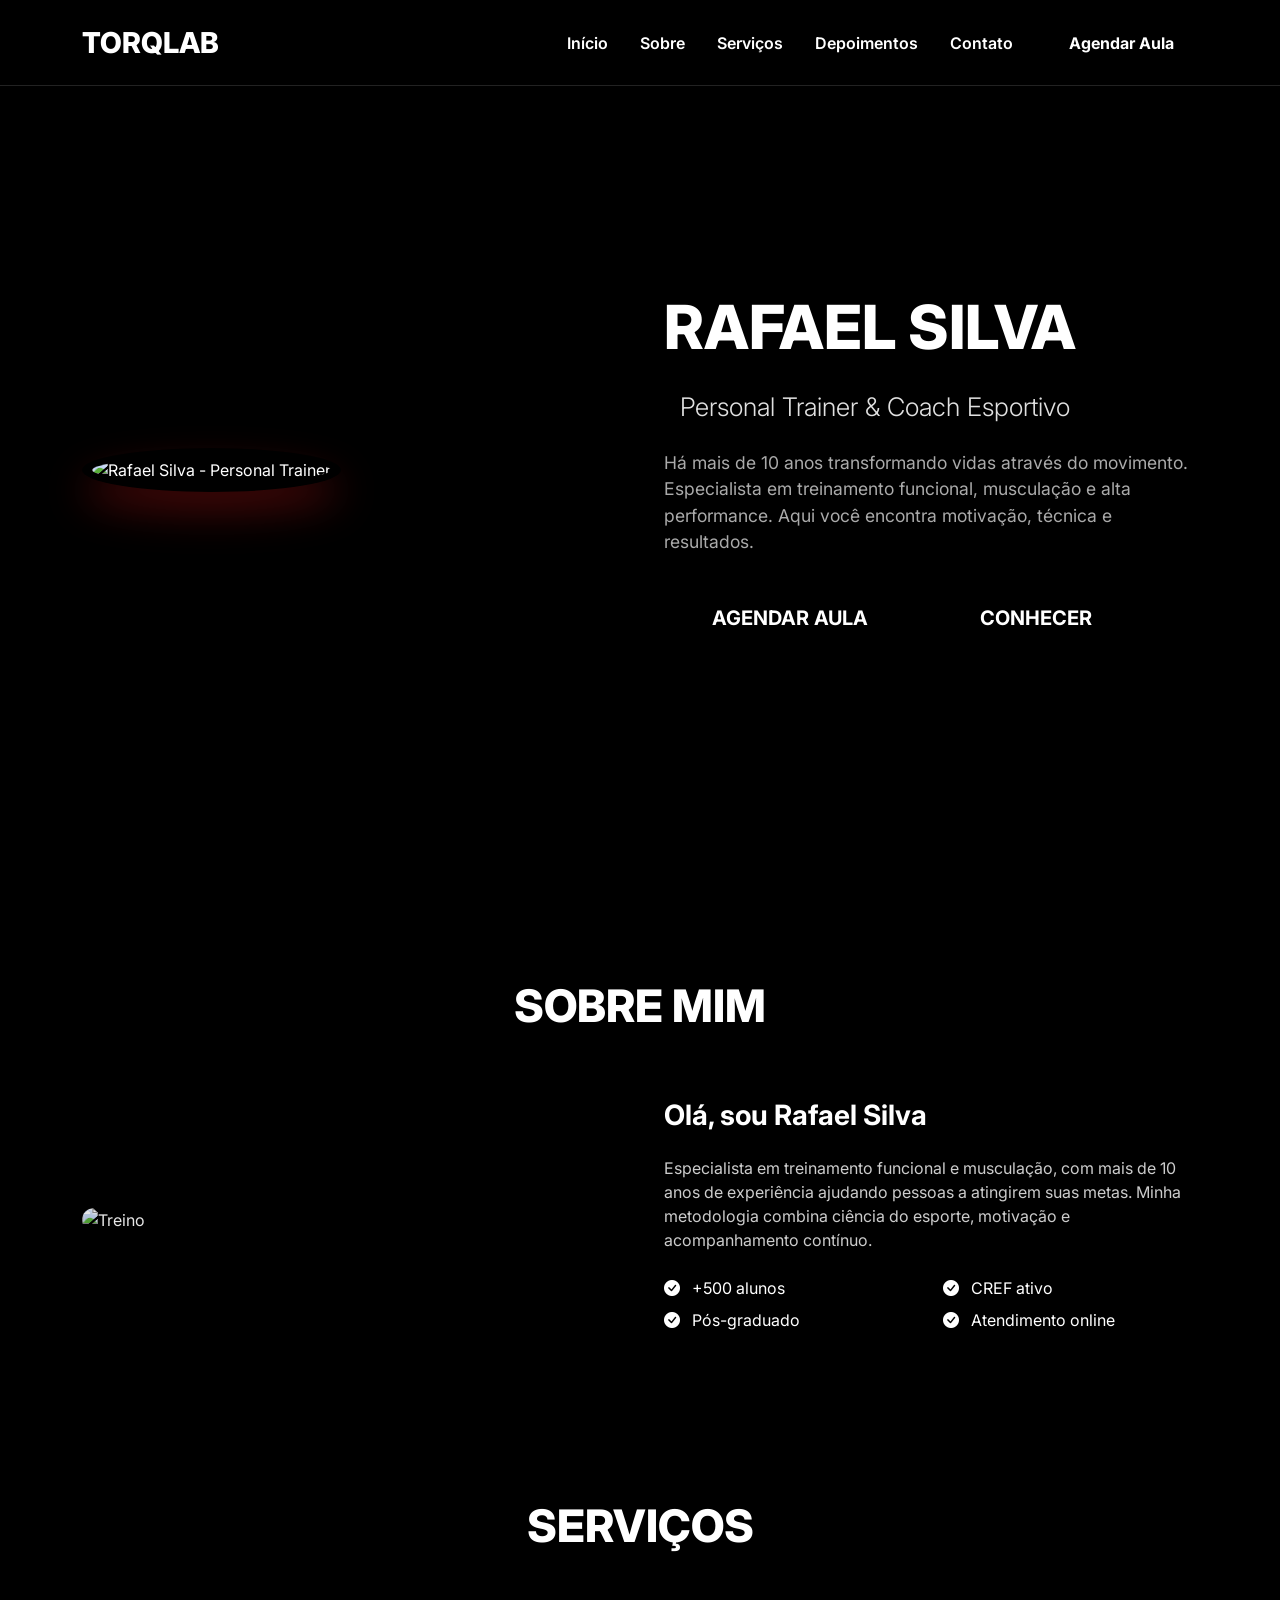
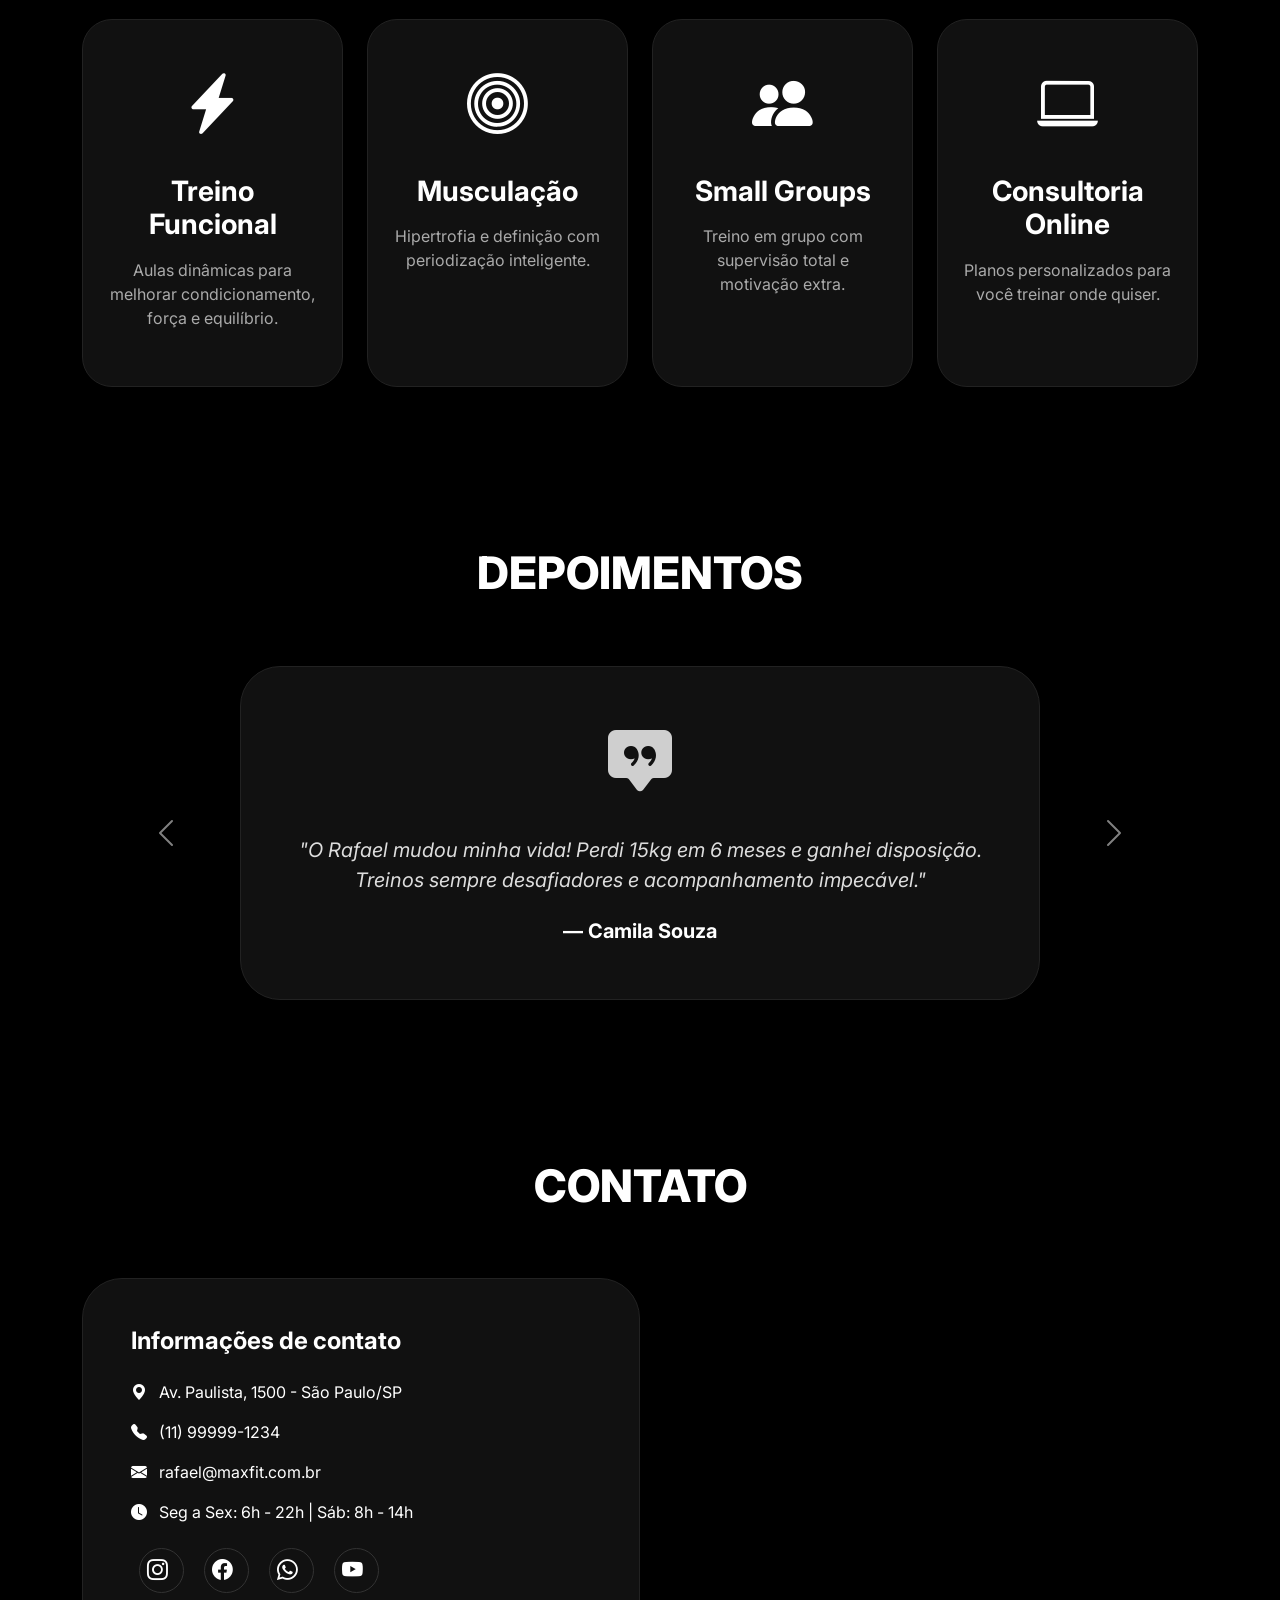
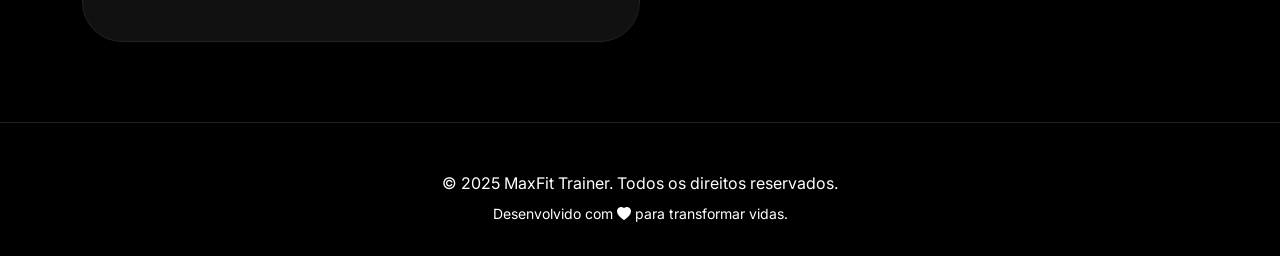
==== index.html @ 6d09b71b "Initial commit" ====
<!DOCTYPE html>
<html lang="pt-BR">

<head>
  <meta charset="UTF-8">
  <meta name="viewport" content="width=device-width, initial-scale=1.0">
  <title>MaxFit Trainer | Personal Trainer</title>

  <link rel="icon" href="{% static 'imgs/favicon.svg' %}" type="image/png" />
  <link href="https://cdn.jsdelivr.net/npm/bootstrap@5.3.2/dist/css/bootstrap.min.css" rel="stylesheet" />
  <link rel="stylesheet" href="https://cdn.jsdelivr.net/npm/bootstrap-icons@1.10.0/font/bootstrap-icons.css">
  <link href="https://fonts.googleapis.com/css2?family=Inter:wght@400;600;700;800&display=swap" rel="stylesheet">
  <link rel="stylesheet" href="style.css">
</head>

<body>

  <!-- Navbar -->
  <nav class="navbar navbar-expand-lg fixed-top" data-bs-theme="dark">
    <div class="container">
      <a class="navbar-brand" href="#">TORQ<span>LAB</span></a>
      <button class="navbar-toggler" type="button" data-bs-toggle="collapse" data-bs-target="#navbarNav">
        <span class="navbar-toggler-icon"></span>
      </button>
      <div class="collapse navbar-collapse" id="navbarNav">
        <ul class="navbar-nav ms-auto">
          <li class="nav-item"><a class="nav-link" href="#home">Início</a></li>
          <li class="nav-item"><a class="nav-link" href="#sobre">Sobre</a></li>
          <li class="nav-item"><a class="nav-link" href="#servicos">Serviços</a></li>
          <li class="nav-item"><a class="nav-link" href="#depoimentos">Depoimentos</a></li>
          <li class="nav-item"><a class="nav-link" href="#contato">Contato</a></li>
          <li class="nav-item ms-lg-3">
            <button class="btn btn-vermelho px-4 py-2" data-bs-toggle="modal" data-bs-target="#agendarModal">Agendar
              Aula</button>
          </li>
        </ul>
      </div>
    </div>
  </nav>

  <!-- Header com foto circular -->
  <section id="home" class="hero-personal">
    <div class="container">
      <div class="row align-items-center g-5">
        <div class="col-md-6 text-center text-md-start">
          <div class="foto-container">
            <!-- Substitua 'personal.png' pelo caminho da sua foto com fundo transparente -->
            <img src="foto.png" alt="Rafael Silva - Personal Trainer" class="foto-circular">
          </div>
        </div>
        <div class="col-md-6">
          <h1>RAFAEL <span class="text-vermelho">SILVA</span></h1>
          <p class="lead">Personal Trainer & Coach Esportivo</p>
          <p class="bio">
            Há mais de 10 anos transformando vidas através do movimento.
            Especialista em treinamento funcional, musculação e alta performance.
            Aqui você encontra motivação, técnica e resultados.
          </p>
          <div class="d-flex flex-column flex-sm-row gap-3">
            <button class="btn btn-vermelho btn-lg px-5 py-3" data-bs-toggle="modal"
              data-bs-target="#agendarModal">AGENDAR AULA</button>
            <a href="#sobre" class="btn btn-outline-vermelho btn-lg px-5 py-3">CONHECER</a>
          </div>
        </div>
      </div>
    </div>
  </section>

  <!-- Sobre -->
  <section id="sobre">
    <div class="container">
      <h2 class="section-title">SOBRE MIM</h2>
      <div class="row align-items-center g-5">
        <div class="col-md-6">
          <img
            src="https://images.unsplash.com/photo-1571019613454-1cb2f99b2d8b?ixlib=rb-4.0.3&auto=format&fit=crop&w=1160&q=80"
            alt="Treino" class="img-fluid rounded-4" style="filter: brightness(0.9);">
        </div>
        <div class="col-md-6">
          <h3 class="fw-bold mb-4">Olá, sou <span class="text-vermelho">Rafael Silva</span></h3>
          <p class="mb-4">Especialista em treinamento funcional e musculação, com mais de 10 anos de experiência
            ajudando pessoas a atingirem suas metas. Minha metodologia combina ciência do esporte, motivação e
            acompanhamento contínuo.</p>
          <div class="row">
            <div class="col-6 mb-2"><i class="bi bi-check-circle-fill text-vermelho me-2"></i> +500 alunos</div>
            <div class="col-6 mb-2"><i class="bi bi-check-circle-fill text-vermelho me-2"></i> CREF ativo</div>
            <div class="col-6 mb-2"><i class="bi bi-check-circle-fill text-vermelho me-2"></i> Pós-graduado</div>
            <div class="col-6 mb-2"><i class="bi bi-check-circle-fill text-vermelho me-2"></i> Atendimento online</div>
          </div>
        </div>
      </div>
    </div>
  </section>

  <!-- Serviços -->
  <section id="servicos">
    <div class="container">
      <h2 class="section-title">SERVIÇOS</h2>
      <div class="row g-4">
        <div class="col-md-6 col-lg-3">
          <div class="service-card">
            <div class="service-icon"><i class="bi bi-lightning-charge-fill"></i></div>
            <h3>Treino Funcional</h3>
            <p>Aulas dinâmicas para melhorar condicionamento, força e equilíbrio.</p>
          </div>
        </div>
        <div class="col-md-6 col-lg-3">
          <div class="service-card">
            <div class="service-icon"><i class="bi bi-bullseye"></i></div>
            <h3>Musculação</h3>
            <p>Hipertrofia e definição com periodização inteligente.</p>
          </div>
        </div>
        <div class="col-md-6 col-lg-3">
          <div class="service-card">
            <div class="service-icon"><i class="bi bi-people-fill"></i></div>
            <h3>Small Groups</h3>
            <p>Treino em grupo com supervisão total e motivação extra.</p>
          </div>
        </div>
        <div class="col-md-6 col-lg-3">
          <div class="service-card">
            <div class="service-icon"><i class="bi bi-laptop"></i></div>
            <h3>Consultoria Online</h3>
            <p>Planos personalizados para você treinar onde quiser.</p>
          </div>
        </div>
      </div>
    </div>
  </section>

  <!-- Depoimentos (carrossel) -->
  <section id="depoimentos">
    <div class="container">
      <h2 class="section-title">DEPOIMENTOS</h2>
      <div id="carouselDepoimentos" class="carousel slide" data-bs-ride="carousel">
        <div class="carousel-indicators">
          <button type="button" data-bs-target="#carouselDepoimentos" data-bs-slide-to="0" class="active"
            aria-current="true"></button>
          <button type="button" data-bs-target="#carouselDepoimentos" data-bs-slide-to="1"></button>
          <button type="button" data-bs-target="#carouselDepoimentos" data-bs-slide-to="2"></button>
        </div>
        <div class="carousel-inner">
          <div class="carousel-item active">
            <div class="testimonial-card">
              <i class="bi bi-chat-square-quote-fill"></i>
              <p class="testimonial-text">"O Rafael mudou minha vida! Perdi 15kg em 6 meses e ganhei disposição. Treinos
                sempre desafiadores e acompanhamento impecável."</p>
              <h5 class="testimonial-author">— Camila Souza</h5>
            </div>
          </div>
          <div class="carousel-item">
            <div class="testimonial-card">
              <i class="bi bi-chat-square-quote-fill"></i>
              <p class="testimonial-text">"Treino com ele há 2 anos e já participei de 3 competições de crossfit.
                Profissional dedicado e atualizado."</p>
              <h5 class="testimonial-author">— Marcos Andrade</h5>
            </div>
          </div>
          <div class="carousel-item">
            <div class="testimonial-card">
              <i class="bi bi-chat-square-quote-fill"></i>
              <p class="testimonial-text">"A consultoria online foi essencial na minha preparação para a maratona.
                Planilhas ajustadas e suporte total."</p>
              <h5 class="testimonial-author">— Juliana Costa</h5>
            </div>
          </div>
        </div>
        <button class="carousel-control-prev" type="button" data-bs-target="#carouselDepoimentos" data-bs-slide="prev">
          <span class="carousel-control-prev-icon" aria-hidden="true"></span>
        </button>
        <button class="carousel-control-next" type="button" data-bs-target="#carouselDepoimentos" data-bs-slide="next">
          <span class="carousel-control-next-icon" aria-hidden="true"></span>
        </button>
      </div>
    </div>
  </section>

  <!-- Contato -->
  <section id="contato">
    <div class="container">
      <h2 class="section-title">CONTATO</h2>
      <div class="col-lg-6">
        <div class="info-box">
          <h4 class="fw-bold mb-4">Informações de contato</h4>
          <p><i class="bi bi-geo-alt-fill me-2"></i> Av. Paulista, 1500 - São Paulo/SP</p>
          <p><i class="bi bi-telephone-fill me-2"></i> (11) 99999-1234</p>
          <p><i class="bi bi-envelope-fill me-2"></i> rafael@maxfit.com.br</p>
          <p><i class="bi bi-clock-fill me-2"></i> Seg a Sex: 6h - 22h | Sáb: 8h - 14h</p>
          <div class="social-icons mt-4">
            <a href="#"><i class="bi bi-instagram"></i></a>
            <a href="#"><i class="bi bi-facebook"></i></a>
            <a href="#"><i class="bi bi-whatsapp"></i></a>
            <a href="#"><i class="bi bi-youtube"></i></a>
          </div>
        </div>
      </div>
    </div>
    </div>
  </section>

  <!-- Footer -->
  <footer>
    <div class="container text-center">
      <p class="mb-0">© 2025 MaxFit Trainer. Todos os direitos reservados.</p>
      <p class="mt-2 small">Desenvolvido com <i class="bi bi-heart-fill text-vermelho"></i> para transformar vidas.</p>
    </div>
  </footer>

  <!-- Back to top -->
  <button id="backToTop" title="Voltar ao topo"><i class="bi bi-arrow-up-short"></i></button>

  <!-- Modal de Agendamento -->
  <div class="modal fade" id="agendarModal" tabindex="-1" aria-hidden="true">
    <div class="modal-dialog modal-dialog-centered">
      <div class="modal-content">
        <div class="modal-header">
          <h5 class="modal-title">Agendar <span class="text-vermelho">Aula Experimental</span></h5>
          <button type="button" class="btn-close" data-bs-dismiss="modal"></button>
        </div>
        <div class="modal-body">
          <form>
            <div class="mb-3">
              <label class="form-label">Nome completo</label>
              <input type="text" class="form-control" placeholder="Digite seu nome">
            </div>
            <div class="mb-3">
              <label class="form-label">WhatsApp</label>
              <input type="tel" class="form-control" placeholder="(11) 99999-9999">
            </div>
            <div class="mb-3">
              <label class="form-label">Melhor dia/horário</label>
              <input type="text" class="form-control" placeholder="Ex: segunda à tarde">
            </div>
          </form>
        </div>
        <div class="modal-footer">
          <button type="button" class="btn btn-outline-vermelho" data-bs-dismiss="modal">Fechar</button>
          <button type="button" class="btn btn-vermelho" data-bs-dismiss="modal">Solicitar</button>
        </div>
      </div>
    </div>
  </div>

  <!-- Bootstrap JS -->
  <script src="https://cdn.jsdelivr.net/npm/bootstrap@5.3.2/dist/js/bootstrap.bundle.min.js"></script>
  <!-- Script customizado -->
  <script>
    // Back to top
    const backToTop = document.getElementById('backToTop');
    window.addEventListener('scroll', () => {
      backToTop.style.display = window.scrollY > 300 ? 'flex' : 'none';
    });
    backToTop.addEventListener('click', () => {
      window.scrollTo({ top: 0, behavior: 'smooth' });
    });

    // Smooth scroll para links internos
    document.querySelectorAll('a[href^="#"]').forEach(anchor => {
      anchor.addEventListener('click', function (e) {
        e.preventDefault();
        const target = document.querySelector(this.getAttribute('href'));
        if (target) {
          target.scrollIntoView({ behavior: 'smooth', block: 'start' });
        }
      });
    });

    // Active nav link
    const sections = document.querySelectorAll('section');
    const navLinks = document.querySelectorAll('.nav-link');
    window.addEventListener('scroll', () => {
      let current = '';
      sections.forEach(section => {
        const sectionTop = section.offsetTop;
        if (window.scrollY >= sectionTop - 150) {
          current = section.getAttribute('id');
        }
      });
      navLinks.forEach(link => {
        link.classList.remove('active');
        if (link.getAttribute('href') === `#${current}`) {
          link.classList.add('active');
        }
      });
    });

    // Simulação de envio do formulário
    document.getElementById('formContato')?.addEventListener('submit', function (e) {
      e.preventDefault();
      alert('Mensagem enviada com sucesso! (simulação)');
      this.reset();
    });
  </script>
</body>

</html>
---- style.css ----
:root {
    --preto: #000000;
    --preto-fundo: #0a0a0a;
    --cinza-claro: #e0e0e0;
    --cinza-medio: #a0a0a0;
    --branco: #ffffff;
}

* {
    font-family: 'Inter', sans-serif;
}

body {
    background-color: var(--preto);
    color: var(--branco);
}

.bg-preto {
    background-color: var(--preto) !important;
}

.bg-preto-fundo {
    background-color: var(--preto-fundo) !important;
}

.text-vermelho {
    color: var(--vermelho) !important;
}

.text-cinza {
    color: var(--cinza-claro) !important;
}

.btn-vermelho {
    background-color: var(--vermelho);
    border: none;
    color: var(--branco);
    font-weight: 700;
    transition: all 0.3s ease;
}

.btn-vermelho:hover {
    background-color: var(--vermelho-escuro);
    transform: translateY(-3px);
    box-shadow: 0 10px 20px rgba(225, 27, 27, 0.4);
}

.btn-outline-vermelho {
    border: 2px solid var(--vermelho);
    color: var(--vermelho);
    font-weight: 700;
    background: transparent;
    transition: 0.3s;
}

.btn-outline-vermelho:hover {
    background-color: var(--vermelho);
    color: var(--branco);
}

.navbar {
    background-color: var(--preto);
    padding: 1rem 0;
    border-bottom: 1px solid #222;
}

.navbar-brand {
    font-weight: 800;
    font-size: 1.8rem;
    color: var(--branco) !important;
}

.navbar-brand span {
    color: var(--vermelho);
}

.nav-link {
    color: var(--branco) !important;
    font-weight: 600;
    margin: 0 0.5rem;
    position: relative;
}

.nav-link::after {
    content: '';
    display: block;
    width: 0;
    height: 2px;
    background: var(--vermelho);
    transition: width 0.3s;
    position: absolute;
    bottom: -2px;
    left: 0;
}

.nav-link:hover::after,
.nav-link.active::after {
    width: 100%;
}

.navbar-toggler {
    border: 2px solid var(--vermelho);
    background-color: transparent;
}

.navbar-toggler-icon {
    filter: invert(1) brightness(100);
}

.hero-personal {
    background: var(--preto);
    min-height: 100vh;
    display: flex;
    align-items: center;
    padding: 120px 0 80px;
}

.foto-container {
    display: inline-block;
    padding: 6px;
    background: linear-gradient(135deg, var(--vermelho), #8b0000);
    border-radius: 50%;
    box-shadow: 0 20px 40px rgba(225, 27, 27, 0.3);
}

.foto-circular {
    width: 100%;
    max-width: 380px;
    height: auto;
    border-radius: 50%;
    border: 4px solid var(--preto);
    display: block;
    transition: transform 0.3s ease;
}

.foto-circular:hover {
    transform: scale(1.02);
}

.hero-personal h1 {
    font-size: 3.8rem;
    font-weight: 800;
    line-height: 1.2;
}

.hero-personal .lead {
    font-size: 1.6rem;
    color: var(--cinza-claro);
    border-left: 4px solid var(--vermelho);
    padding-left: 1rem;
    margin: 1.5rem 0;
}

.hero-personal .bio {
    color: #aaa;
    font-size: 1.1rem;
    margin-bottom: 2rem;
}

section {
    padding: 80px 0;
    background-color: var(--preto);
}

.section-title {
    font-size: 2.8rem;
    font-weight: 800;
    margin-bottom: 3rem;
    text-align: center;
    position: relative;
}

.section-title:after {
    content: '';
    display: block;
    width: 80px;
    height: 4px;
    background: var(--vermelho);
    margin: 0.8rem auto 0;
}

.service-card {
    background-color: #111;
    border: 1px solid #222;
    border-radius: 30px;
    padding: 2.5rem 1.5rem;
    transition: transform 0.3s, box-shadow 0.3s, border-color 0.3s;
    height: 100%;
    text-align: center;
}

.service-card:hover {
    transform: translateY(-10px);
    box-shadow: 0 20px 30px rgba(225, 27, 27, 0.2);
    border-color: var(--vermelho);
}

.service-icon {
    font-size: 3.8rem;
    color: var(--vermelho);
    margin-bottom: 1.5rem;
}

.service-card h3 {
    font-weight: 700;
    margin-bottom: 1rem;
    color: var(--branco);
}

.service-card p {
    color: #aaa;
}

.testimonial-card {
    background-color: #111;
    border: 1px solid #222;
    border-radius: 40px;
    padding: 3rem 2rem;
    text-align: center;
    max-width: 800px;
    margin: 0 auto;
}

.testimonial-card i {
    font-size: 4rem;
    color: var(--vermelho);
    opacity: 0.8;
}

.testimonial-text {
    font-size: 1.25rem;
    font-style: italic;
    margin: 1.5rem 0;
    color: #ddd;
}

.testimonial-author {
    font-weight: 700;
    color: var(--vermelho);
}

.carousel-indicators [data-bs-target] {
    background-color: var(--vermelho);
    width: 12px;
    height: 12px;
    border-radius: 50%;
}

#sobre p {
    color: #ccc;
}

#sobre .info-item i {
    color: var(--vermelho);
    margin-right: 0.5rem;
}

.contact-form {
    background-color: #111;
    border: 1px solid #222;
    border-radius: 40px;
    padding: 3rem;
}

.form-control,
.form-select {
    background-color: #1a1a1a;
    border: 2px solid #333;
    border-radius: 50px;
    padding: 0.8rem 1.2rem;
    color: var(--branco);
    transition: all 0.2s;
}

.form-control:focus,
.form-select:focus {
    border-color: var(--vermelho);
    background-color: #222;
    box-shadow: 0 0 0 0.2rem rgba(225, 27, 27, 0.25);
}

.form-control::placeholder {
    color: #777;
}

.btn-enviar {
    background-color: var(--vermelho);
    color: var(--branco);
    font-weight: 700;
    padding: 0.8rem 2.5rem;
    border-radius: 50px;
    border: none;
    transition: 0.3s;
}

.btn-enviar:hover {
    background-color: var(--vermelho-escuro);
    transform: scale(1.02);
}

.info-box {
    background-color: #111;
    border: 1px solid #222;
    border-radius: 40px;
    padding: 3rem;
    height: 100%;
}

.info-box i {
    color: var(--vermelho);
    width: 30px;
}

footer {
    background-color: var(--preto);
    border-top: 1px solid #222;
    padding: 3rem 0 1rem;
}

.social-icons a {
    display: inline-flex;
    align-items: center;
    justify-content: center;
    width: 45px;
    height: 45px;
    background-color: #111;
    color: var(--branco);
    border-radius: 50%;
    margin: 0 0.5rem;
    font-size: 1.3rem;
    transition: all 0.3s;
    border: 1px solid #333;
}

.social-icons a:hover {
    background-color: var(--vermelho);
    border-color: var(--vermelho);
    transform: scale(1.1);
}

#backToTop {
    position: fixed;
    bottom: 30px;
    right: 30px;
    width: 50px;
    height: 50px;
    border-radius: 50%;
    background-color: var(--vermelho);
    color: var(--branco);
    border: none;
    font-size: 1.5rem;
    display: none;
    align-items: center;
    justify-content: center;
    cursor: pointer;
    z-index: 999;
    transition: opacity 0.3s, transform 0.3s;
    box-shadow: 0 4px 12px rgba(225, 27, 27, 0.4);
}

#backToTop:hover {
    transform: scale(1.1);
}

.modal-content {
    background-color: #111;
    border: 1px solid #333;
    border-radius: 30px;
    color: var(--branco);
}

.modal-header {
    border-bottom: 2px solid var(--vermelho);
}

.modal-title {
    font-weight: 800;
}

.btn-close {
    filter: invert(1);
}

@media (max-width: 768px) {
    .hero-personal {
        padding: 100px 0 60px;
        text-align: center;
    }

    .hero-personal .lead {
        border-left: none;
        padding-left: 0;
        border-bottom: 2px solid var(--vermelho);
        padding-bottom: 0.5rem;
        display: inline-block;
    }

    .foto-circular {
        max-width: 280px;
        margin: 0 auto;
    }

    .hero-personal h1 {
        font-size: 2.8rem;
    }
}
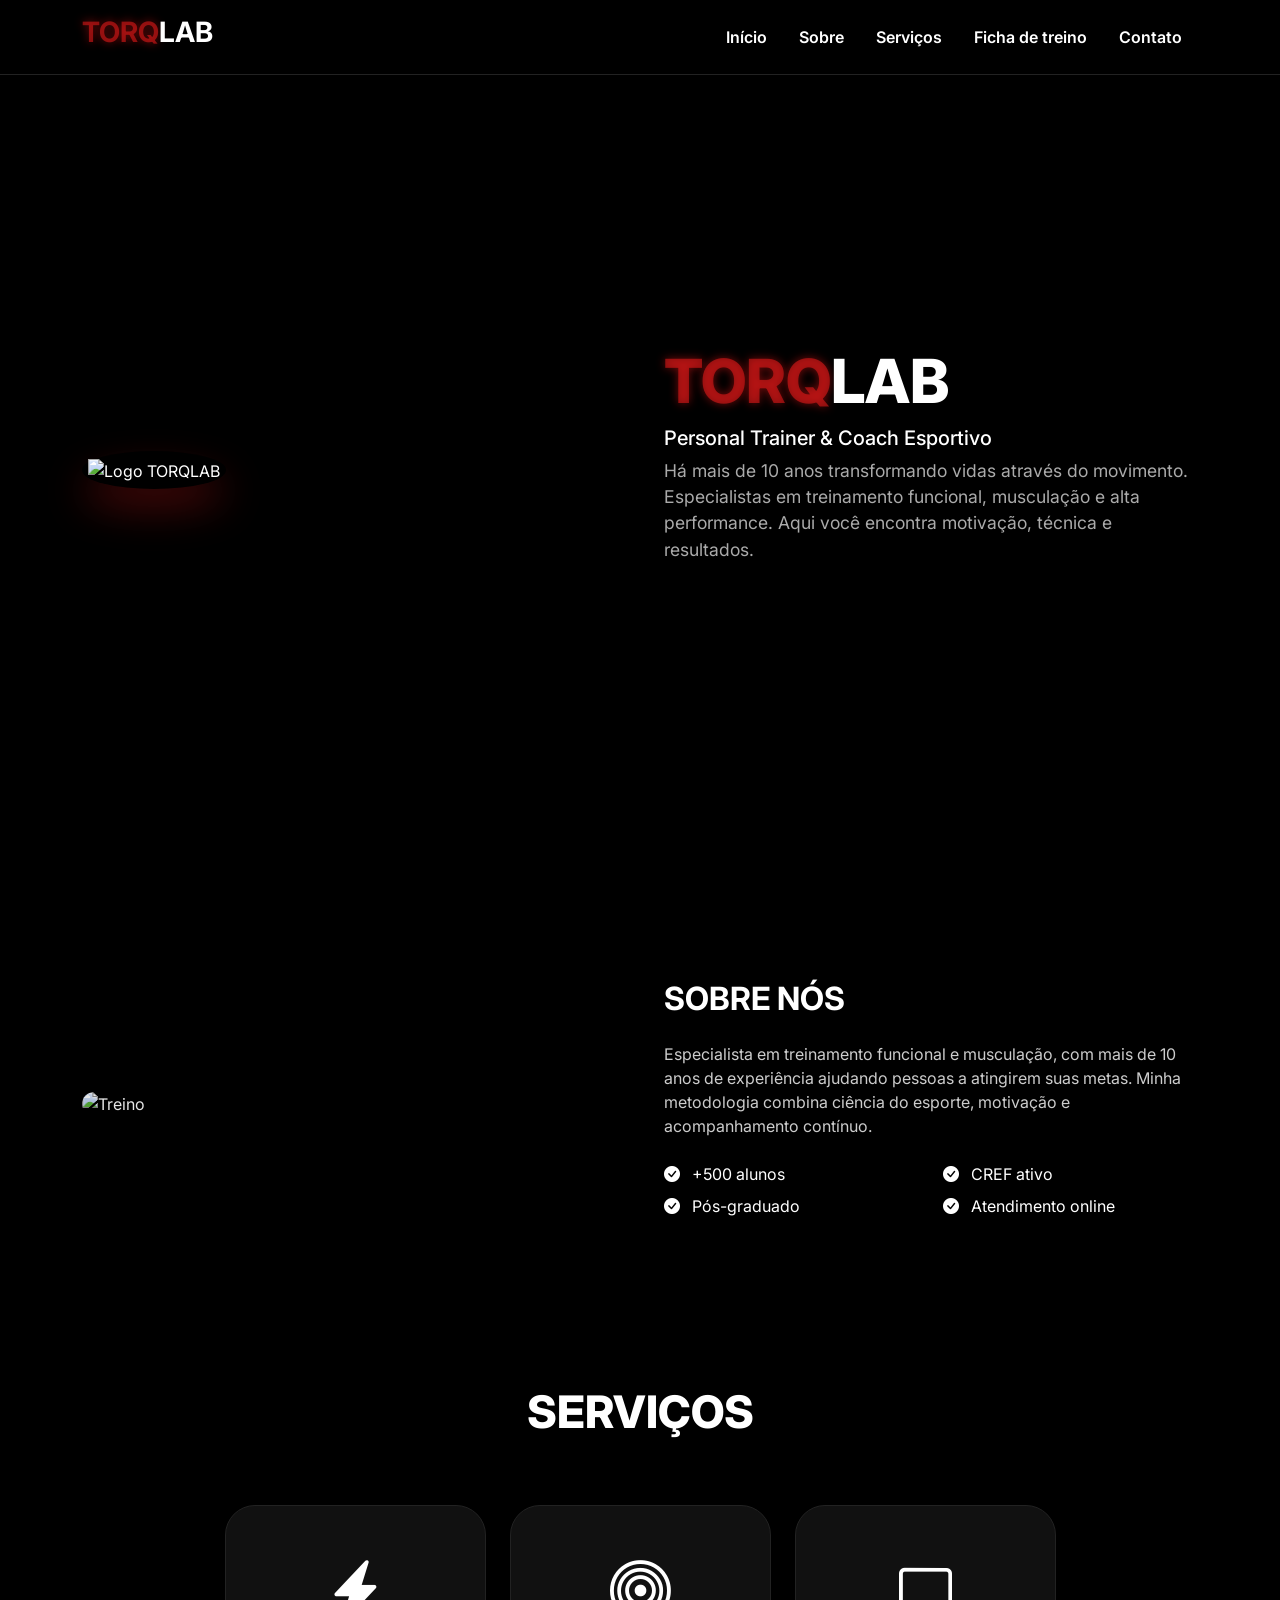
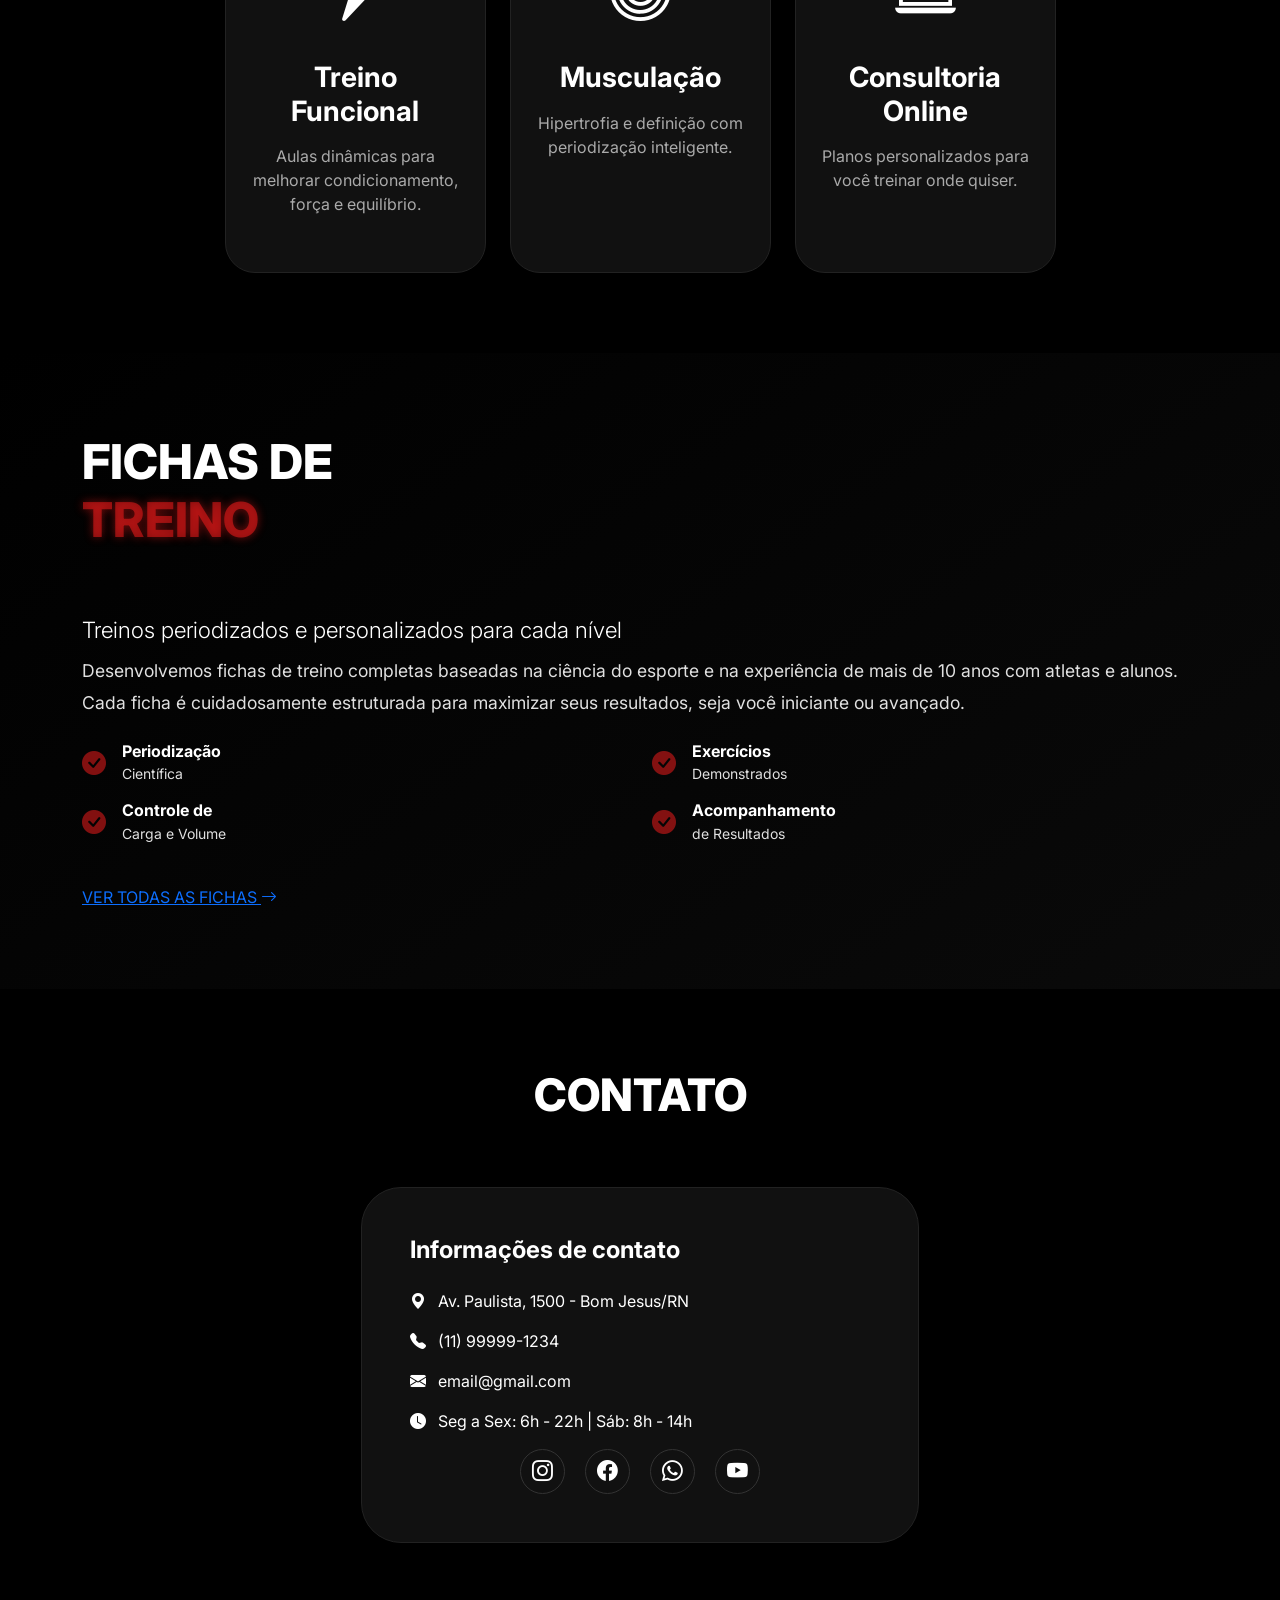
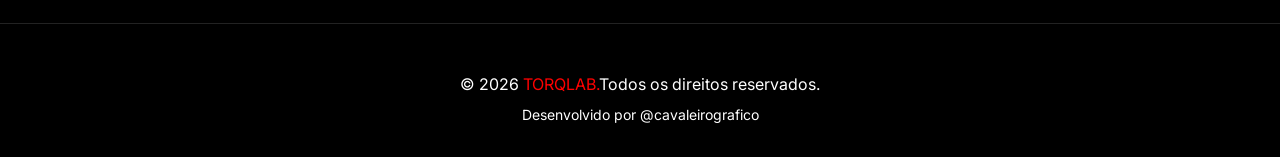
==== commit 1077801c: "Remove href attributes from social media links" ====
--- a/index.html
+++ b/index.html
@@ -4,9 +4,9 @@
 <head>
   <meta charset="UTF-8">
   <meta name="viewport" content="width=device-width, initial-scale=1.0">
-  <title>MaxFit Trainer | Personal Trainer</title>
-
-  <link rel="icon" href="{% static 'imgs/favicon.svg' %}" type="image/png" />
+  <title>TORQ LAB | Ciêcia e estrategia para a peformance</title>
+
+  <link rel="icon" href="imgs/logo.png" type="image/png" />
   <link href="https://cdn.jsdelivr.net/npm/bootstrap@5.3.2/dist/css/bootstrap.min.css" rel="stylesheet" />
   <link rel="stylesheet" href="https://cdn.jsdelivr.net/npm/bootstrap-icons@1.10.0/font/bootstrap-icons.css">
   <link href="https://fonts.googleapis.com/css2?family=Inter:wght@400;600;700;800&display=swap" rel="stylesheet">
@@ -18,7 +18,8 @@
   <!-- Navbar -->
   <nav class="navbar navbar-expand-lg fixed-top" data-bs-theme="dark">
     <div class="container">
-      <a class="navbar-brand" href="#">TORQ<span>LAB</span></a>
+      <a class="fw-bold text-decoration-none text-white h3" href="index.html"><span
+          style="color:  rgba(255, 30, 30, 0.507); text-shadow: 0 0 10px rgba(255, 24, 24, 0.459);">TORQ</span>LAB</a>
       <button class="navbar-toggler" type="button" data-bs-toggle="collapse" data-bs-target="#navbarNav">
         <span class="navbar-toggler-icon"></span>
       </button>
@@ -27,40 +28,32 @@
           <li class="nav-item"><a class="nav-link" href="#home">Início</a></li>
           <li class="nav-item"><a class="nav-link" href="#sobre">Sobre</a></li>
           <li class="nav-item"><a class="nav-link" href="#servicos">Serviços</a></li>
-          <li class="nav-item"><a class="nav-link" href="#depoimentos">Depoimentos</a></li>
+          <li class="nav-item"><a class="nav-link" href="#fichas">Ficha de treino</a></li>
           <li class="nav-item"><a class="nav-link" href="#contato">Contato</a></li>
-          <li class="nav-item ms-lg-3">
-            <button class="btn btn-vermelho px-4 py-2" data-bs-toggle="modal" data-bs-target="#agendarModal">Agendar
-              Aula</button>
-          </li>
         </ul>
       </div>
     </div>
   </nav>
 
-  <!-- Header com foto circular -->
+  <!-- Header -->
   <section id="home" class="hero-personal">
     <div class="container">
       <div class="row align-items-center g-5">
         <div class="col-md-6 text-center text-md-start">
           <div class="foto-container">
-            <!-- Substitua 'personal.png' pelo caminho da sua foto com fundo transparente -->
-            <img src="foto.png" alt="Rafael Silva - Personal Trainer" class="foto-circular">
+            <img src="imgs/logo.png" alt="Logo TORQLAB" class="logo">
           </div>
         </div>
         <div class="col-md-6">
-          <h1>RAFAEL <span class="text-vermelho">SILVA</span></h1>
-          <p class="lead">Personal Trainer & Coach Esportivo</p>
+          <h1><span
+              style="color:  rgba(255, 30, 30, 0.507); text-shadow: 0 0 10px rgba(255, 24, 24, 0.459);">TORQ</span>LAB
+          </h1>
+          <h5>Personal Trainer & Coach Esportivo</h5>
           <p class="bio">
             Há mais de 10 anos transformando vidas através do movimento.
-            Especialista em treinamento funcional, musculação e alta performance.
+            Especialistas em treinamento funcional, musculação e alta performance.
             Aqui você encontra motivação, técnica e resultados.
           </p>
-          <div class="d-flex flex-column flex-sm-row gap-3">
-            <button class="btn btn-vermelho btn-lg px-5 py-3" data-bs-toggle="modal"
-              data-bs-target="#agendarModal">AGENDAR AULA</button>
-            <a href="#sobre" class="btn btn-outline-vermelho btn-lg px-5 py-3">CONHECER</a>
-          </div>
         </div>
       </div>
     </div>
@@ -69,15 +62,12 @@
   <!-- Sobre -->
   <section id="sobre">
     <div class="container">
-      <h2 class="section-title">SOBRE MIM</h2>
       <div class="row align-items-center g-5">
         <div class="col-md-6">
-          <img
-            src="https://images.unsplash.com/photo-1571019613454-1cb2f99b2d8b?ixlib=rb-4.0.3&auto=format&fit=crop&w=1160&q=80"
-            alt="Treino" class="img-fluid rounded-4" style="filter: brightness(0.9);">
+          <img src="imgs/personals.jpg" alt="Treino" class="img-fluid rounded-4" style="filter: brightness(0.9);">
         </div>
         <div class="col-md-6">
-          <h3 class="fw-bold mb-4">Olá, sou <span class="text-vermelho">Rafael Silva</span></h3>
+          <h2 class="fw-bold mb-4">SOBRE NÓS</h2>
           <p class="mb-4">Especialista em treinamento funcional e musculação, com mais de 10 anos de experiência
             ajudando pessoas a atingirem suas metas. Minha metodologia combina ciência do esporte, motivação e
             acompanhamento contínuo.</p>
@@ -96,7 +86,7 @@
   <section id="servicos">
     <div class="container">
       <h2 class="section-title">SERVIÇOS</h2>
-      <div class="row g-4">
+      <div class="row g-4 justify-content-center">
         <div class="col-md-6 col-lg-3">
           <div class="service-card">
             <div class="service-icon"><i class="bi bi-lightning-charge-fill"></i></div>
@@ -111,13 +101,7 @@
             <p>Hipertrofia e definição com periodização inteligente.</p>
           </div>
         </div>
-        <div class="col-md-6 col-lg-3">
-          <div class="service-card">
-            <div class="service-icon"><i class="bi bi-people-fill"></i></div>
-            <h3>Small Groups</h3>
-            <p>Treino em grupo com supervisão total e motivação extra.</p>
-          </div>
-        </div>
+
         <div class="col-md-6 col-lg-3">
           <div class="service-card">
             <div class="service-icon"><i class="bi bi-laptop"></i></div>
@@ -129,49 +113,67 @@
     </div>
   </section>
 
-  <!-- Depoimentos (carrossel) -->
-  <section id="depoimentos">
-    <div class="container">
-      <h2 class="section-title">DEPOIMENTOS</h2>
-      <div id="carouselDepoimentos" class="carousel slide" data-bs-ride="carousel">
-        <div class="carousel-indicators">
-          <button type="button" data-bs-target="#carouselDepoimentos" data-bs-slide-to="0" class="active"
-            aria-current="true"></button>
-          <button type="button" data-bs-target="#carouselDepoimentos" data-bs-slide-to="1"></button>
-          <button type="button" data-bs-target="#carouselDepoimentos" data-bs-slide-to="2"></button>
-        </div>
-        <div class="carousel-inner">
-          <div class="carousel-item active">
-            <div class="testimonial-card">
-              <i class="bi bi-chat-square-quote-fill"></i>
-              <p class="testimonial-text">"O Rafael mudou minha vida! Perdi 15kg em 6 meses e ganhei disposição. Treinos
-                sempre desafiadores e acompanhamento impecável."</p>
-              <h5 class="testimonial-author">— Camila Souza</h5>
-            </div>
-          </div>
-          <div class="carousel-item">
-            <div class="testimonial-card">
-              <i class="bi bi-chat-square-quote-fill"></i>
-              <p class="testimonial-text">"Treino com ele há 2 anos e já participei de 3 competições de crossfit.
-                Profissional dedicado e atualizado."</p>
-              <h5 class="testimonial-author">— Marcos Andrade</h5>
-            </div>
-          </div>
-          <div class="carousel-item">
-            <div class="testimonial-card">
-              <i class="bi bi-chat-square-quote-fill"></i>
-              <p class="testimonial-text">"A consultoria online foi essencial na minha preparação para a maratona.
-                Planilhas ajustadas e suporte total."</p>
-              <h5 class="testimonial-author">— Juliana Costa</h5>
-            </div>
-          </div>
-        </div>
-        <button class="carousel-control-prev" type="button" data-bs-target="#carouselDepoimentos" data-bs-slide="prev">
-          <span class="carousel-control-prev-icon" aria-hidden="true"></span>
-        </button>
-        <button class="carousel-control-next" type="button" data-bs-target="#carouselDepoimentos" data-bs-slide="next">
-          <span class="carousel-control-next-icon" aria-hidden="true"></span>
-        </button>
+
+  <!-- Seção Fichas de Treino -->
+  <section id="fichas" style="background: linear-gradient(145deg, #000000, #0a0a0a);">
+    <div class="container">
+      <div class="row align-items-center g-5">
+        <div>
+          <h2 class="section-title text-start" style="font-size: 3.0rem;">FICHAS DE <br><span
+              style="color: rgba(255, 30, 30, 0.507); text-shadow: 0 0 10px rgba(255, 24, 24, 0.459);">TREINO</span>
+          </h2>
+          <p class="lead mb-2" style="color: #fff; font-size: 1.4rem;">Treinos periodizados e personalizados para cada
+            nível</p>
+          <p class="text-cinza mb-4" style="font-size: 1.1rem; line-height: 1.8;">
+            Desenvolvemos fichas de treino completas baseadas na ciência do esporte e na experiência de mais de 10 anos
+            com atletas e alunos. Cada ficha é cuidadosamente estruturada para maximizar seus resultados, seja você
+            iniciante ou avançado.
+          </p>
+
+          <div class="row mb-4">
+            <div class="col-6">
+              <div class="d-flex align-items-center mb-3">
+                <i class="bi bi-check-circle-fill me-3" style="color: rgba(255, 30, 30, 0.507); font-size: 1.5rem;"></i>
+                <div>
+                  <h6 class="fw-bold mb-0">Periodização</h6>
+                  <small class="text-cinza">Científica</small>
+                </div>
+              </div>
+            </div>
+            <div class="col-6">
+              <div class="d-flex align-items-center mb-3">
+                <i class="bi bi-check-circle-fill me-3" style="color: rgba(255, 30, 30, 0.507); font-size: 1.5rem;"></i>
+                <div>
+                  <h6 class="fw-bold mb-0">Exercícios</h6>
+                  <small class="text-cinza">Demonstrados</small>
+                </div>
+              </div>
+            </div>
+            <div class="col-6">
+              <div class="d-flex align-items-center mb-3">
+                <i class="bi bi-check-circle-fill me-3" style="color: rgba(255, 30, 30, 0.507); font-size: 1.5rem;"></i>
+                <div>
+                  <h6 class="fw-bold mb-0">Controle de</h6>
+                  <small class="text-cinza">Carga e Volume</small>
+                </div>
+              </div>
+            </div>
+            <div class="col-6">
+              <div class="d-flex align-items-center mb-3">
+                <i class="bi bi-check-circle-fill me-3" style="color: rgba(255, 30, 30, 0.507); font-size: 1.5rem;"></i>
+                <div>
+                  <h6 class="fw-bold mb-0">Acompanhamento</h6>
+                  <small class="text-cinza">de Resultados</small>
+                </div>
+              </div>
+            </div>
+          </div>
+
+          <a href="fichas.html" class="btn-ficha-intro">
+            <span>VER TODAS AS FICHAS</span>
+            <i class="bi bi-arrow-right"></i>
+          </a>
+        </div>
       </div>
     </div>
   </section>
@@ -180,18 +182,18 @@
   <section id="contato">
     <div class="container">
       <h2 class="section-title">CONTATO</h2>
-      <div class="col-lg-6">
+      <div class="col-lg-6 mx-auto">
         <div class="info-box">
           <h4 class="fw-bold mb-4">Informações de contato</h4>
-          <p><i class="bi bi-geo-alt-fill me-2"></i> Av. Paulista, 1500 - São Paulo/SP</p>
+          <p><i class="bi bi-geo-alt-fill me-2"></i> Av. Paulista, 1500 - Bom Jesus/RN</p>
           <p><i class="bi bi-telephone-fill me-2"></i> (11) 99999-1234</p>
-          <p><i class="bi bi-envelope-fill me-2"></i> rafael@maxfit.com.br</p>
+          <p><i class="bi bi-envelope-fill me-2"></i> email@gmail.com</p>
           <p><i class="bi bi-clock-fill me-2"></i> Seg a Sex: 6h - 22h | Sáb: 8h - 14h</p>
-          <div class="social-icons mt-4">
-            <a href="#"><i class="bi bi-instagram"></i></a>
-            <a href="#"><i class="bi bi-facebook"></i></a>
-            <a href="#"><i class="bi bi-whatsapp"></i></a>
-            <a href="#"><i class="bi bi-youtube"></i></a>
+          <div class="social-icons mx-auto text-center">
+            <a><i class="bi bi-instagram"></i></a>
+            <a><i class="bi bi-facebook"></i></a>
+            <a><i class="bi bi-whatsapp"></i></a>
+            <a><i class="bi bi-youtube"></i></a>
           </div>
         </div>
       </div>
@@ -202,51 +204,20 @@
   <!-- Footer -->
   <footer>
     <div class="container text-center">
-      <p class="mb-0">© 2025 MaxFit Trainer. Todos os direitos reservados.</p>
-      <p class="mt-2 small">Desenvolvido com <i class="bi bi-heart-fill text-vermelho"></i> para transformar vidas.</p>
+      <p class="mb-0">© 2026 <span style="color: red;">TORQLAB.</span>Todos os direitos reservados.</p>
+      <p class="mt-2 small">Desenvolvido por <a  class="text-decoration-none text-white" href="https://www.instagram.com/cavaleiro.grafico?igsh=MXFna2k3emRtOHdjaw==">@cavaleirografico
+    </a></p>
     </div>
   </footer>
 
-  <!-- Back to top -->
+  <!-- Seta -->
   <button id="backToTop" title="Voltar ao topo"><i class="bi bi-arrow-up-short"></i></button>
 
-  <!-- Modal de Agendamento -->
-  <div class="modal fade" id="agendarModal" tabindex="-1" aria-hidden="true">
-    <div class="modal-dialog modal-dialog-centered">
-      <div class="modal-content">
-        <div class="modal-header">
-          <h5 class="modal-title">Agendar <span class="text-vermelho">Aula Experimental</span></h5>
-          <button type="button" class="btn-close" data-bs-dismiss="modal"></button>
-        </div>
-        <div class="modal-body">
-          <form>
-            <div class="mb-3">
-              <label class="form-label">Nome completo</label>
-              <input type="text" class="form-control" placeholder="Digite seu nome">
-            </div>
-            <div class="mb-3">
-              <label class="form-label">WhatsApp</label>
-              <input type="tel" class="form-control" placeholder="(11) 99999-9999">
-            </div>
-            <div class="mb-3">
-              <label class="form-label">Melhor dia/horário</label>
-              <input type="text" class="form-control" placeholder="Ex: segunda à tarde">
-            </div>
-          </form>
-        </div>
-        <div class="modal-footer">
-          <button type="button" class="btn btn-outline-vermelho" data-bs-dismiss="modal">Fechar</button>
-          <button type="button" class="btn btn-vermelho" data-bs-dismiss="modal">Solicitar</button>
-        </div>
-      </div>
-    </div>
-  </div>
-
-  <!-- Bootstrap JS -->
   <script src="https://cdn.jsdelivr.net/npm/bootstrap@5.3.2/dist/js/bootstrap.bundle.min.js"></script>
-  <!-- Script customizado -->
+
+
   <script>
-    // Back to top
+    // Seta
     const backToTop = document.getElementById('backToTop');
     window.addEventListener('scroll', () => {
       backToTop.style.display = window.scrollY > 300 ? 'flex' : 'none';
@@ -254,44 +225,7 @@
     backToTop.addEventListener('click', () => {
       window.scrollTo({ top: 0, behavior: 'smooth' });
     });
-
-    // Smooth scroll para links internos
-    document.querySelectorAll('a[href^="#"]').forEach(anchor => {
-      anchor.addEventListener('click', function (e) {
-        e.preventDefault();
-        const target = document.querySelector(this.getAttribute('href'));
-        if (target) {
-          target.scrollIntoView({ behavior: 'smooth', block: 'start' });
-        }
-      });
-    });
-
-    // Active nav link
-    const sections = document.querySelectorAll('section');
-    const navLinks = document.querySelectorAll('.nav-link');
-    window.addEventListener('scroll', () => {
-      let current = '';
-      sections.forEach(section => {
-        const sectionTop = section.offsetTop;
-        if (window.scrollY >= sectionTop - 150) {
-          current = section.getAttribute('id');
-        }
-      });
-      navLinks.forEach(link => {
-        link.classList.remove('active');
-        if (link.getAttribute('href') === `#${current}`) {
-          link.classList.add('active');
-        }
-      });
-    });
-
-    // Simulação de envio do formulário
-    document.getElementById('formContato')?.addEventListener('submit', function (e) {
-      e.preventDefault();
-      alert('Mensagem enviada com sucesso! (simulação)');
-      this.reset();
-    });
   </script>
 </body>
 
-</html>+</html>
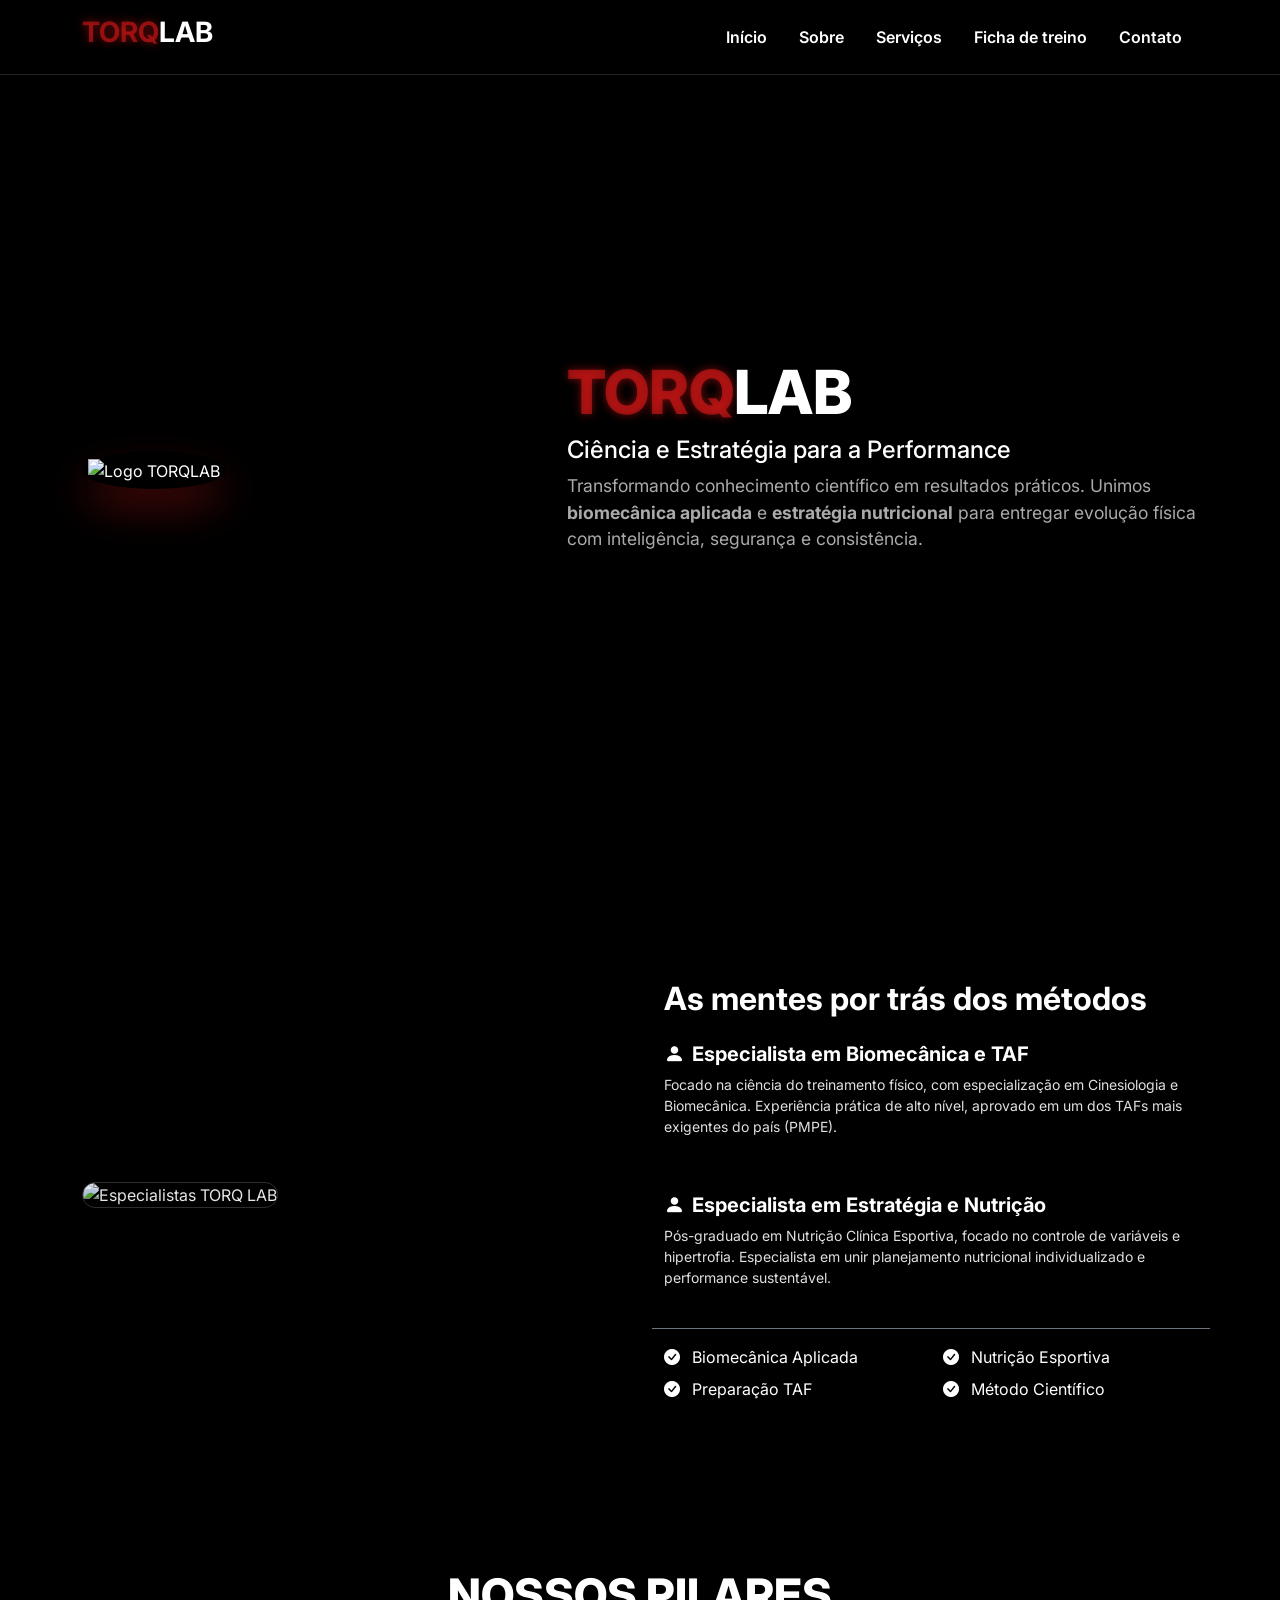
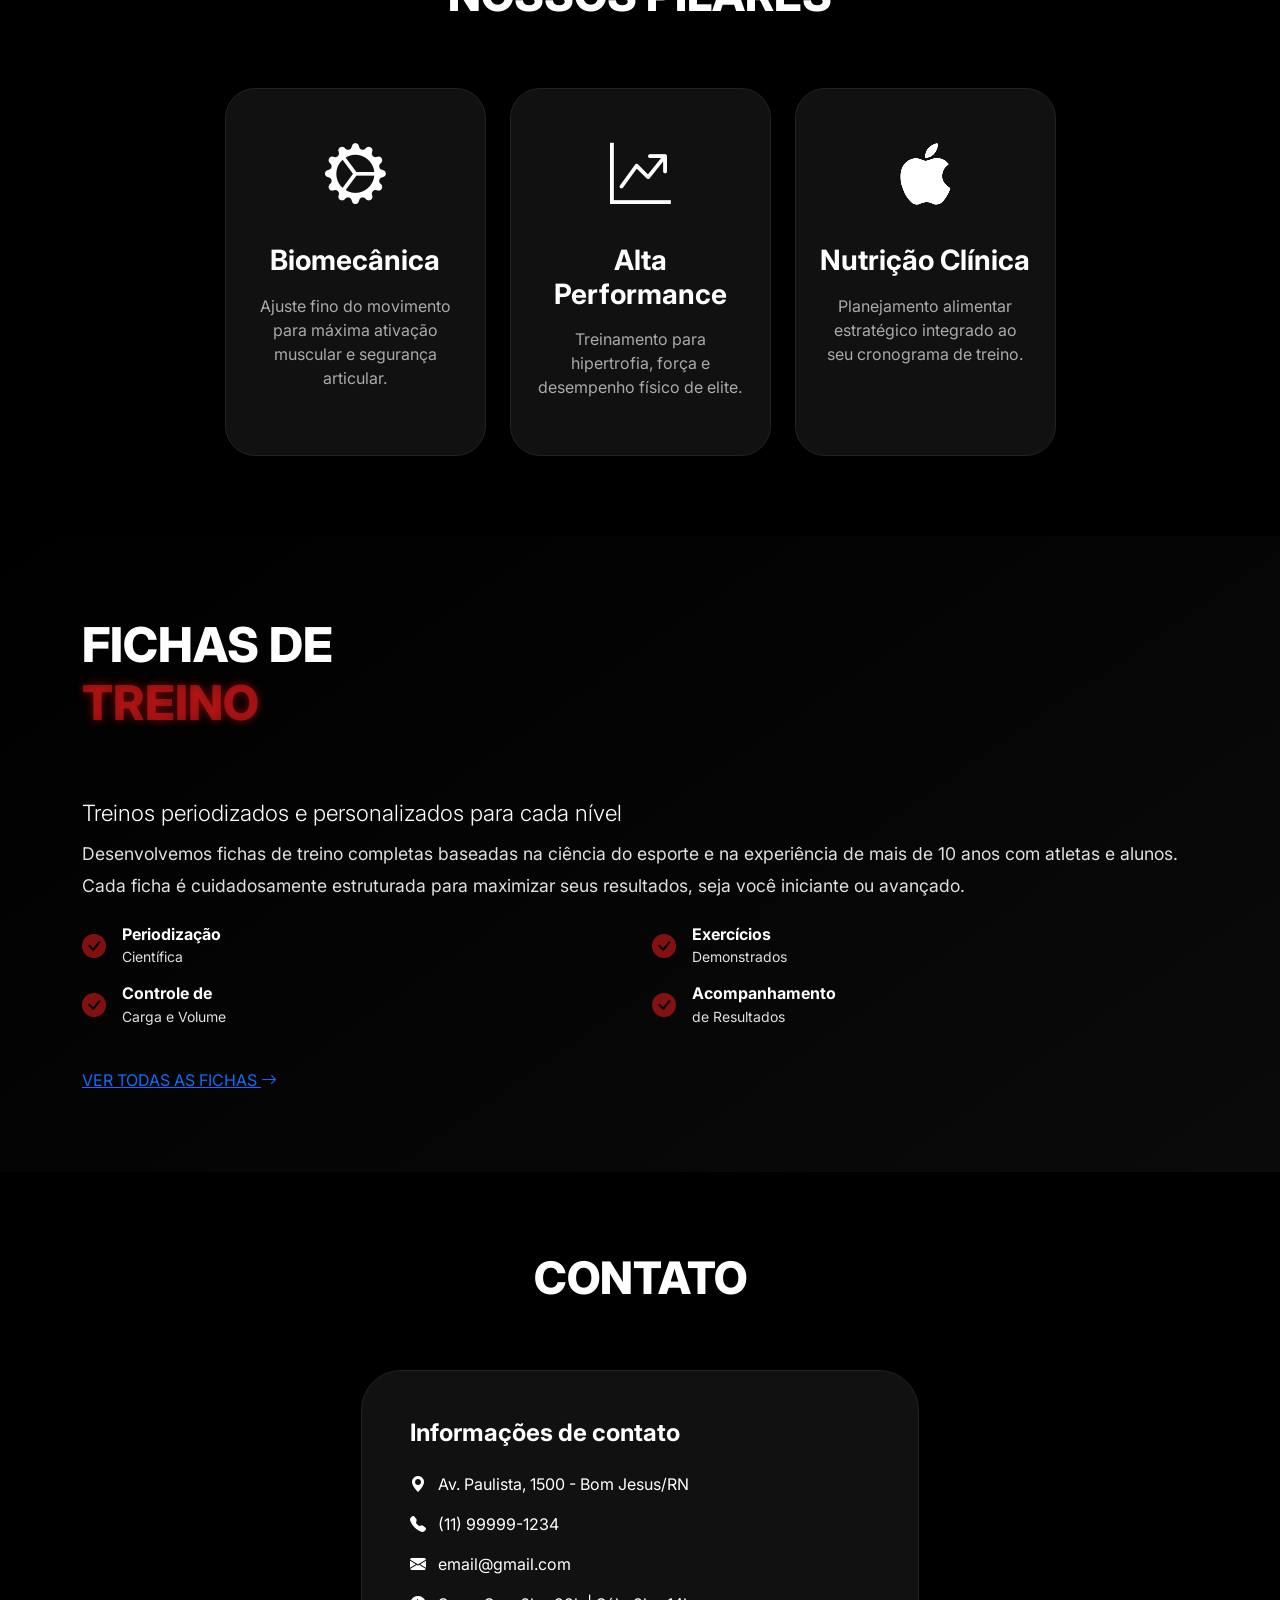
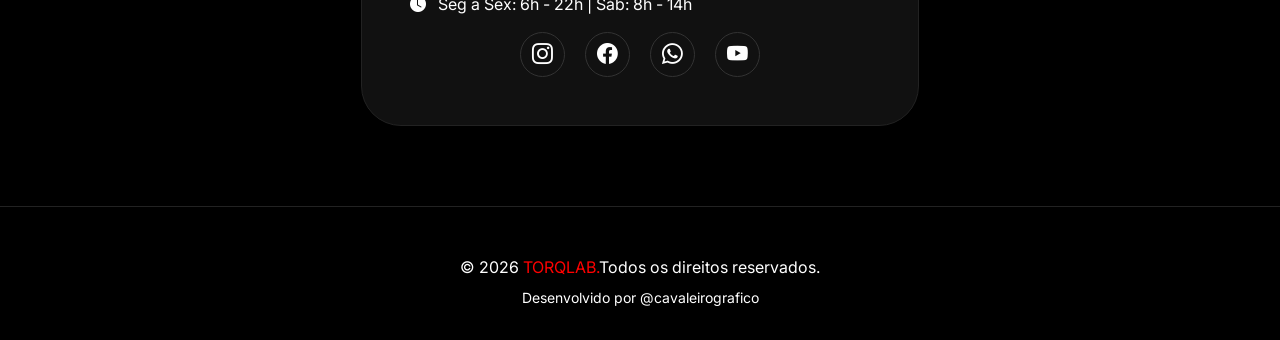
==== commit 54668f6a: "Adicionando informações textuais sobre os personais" ====
--- a/index.html
+++ b/index.html
@@ -37,81 +37,87 @@
 
   <!-- Header -->
   <section id="home" class="hero-personal">
-    <div class="container">
-      <div class="row align-items-center g-5">
-        <div class="col-md-6 text-center text-md-start">
-          <div class="foto-container">
-            <img src="imgs/logo.png" alt="Logo TORQLAB" class="logo">
-          </div>
-        </div>
-        <div class="col-md-6">
-          <h1><span
-              style="color:  rgba(255, 30, 30, 0.507); text-shadow: 0 0 10px rgba(255, 24, 24, 0.459);">TORQ</span>LAB
-          </h1>
-          <h5>Personal Trainer & Coach Esportivo</h5>
-          <p class="bio">
-            Há mais de 10 anos transformando vidas através do movimento.
-            Especialistas em treinamento funcional, musculação e alta performance.
-            Aqui você encontra motivação, técnica e resultados.
-          </p>
-        </div>
-      </div>
-    </div>
-  </section>
+  <div class="container">
+    <div class="row align-items-center g-5">
+      <div class="col-md-5 text-center text-md-start">
+        <div class="foto-container">
+          <img src="imgs/logo.png" alt="Logo TORQLAB" class="logo">
+        </div>
+      </div>
+      <div class="col-md-7">
+        <h1 ><span style="color: rgba(255, 30, 30, 0.507); text-shadow: 0 0 10px rgba(255, 24, 24, 0.459);">TORQ</span>LAB</h1>
+        <h4 >Ciência e Estratégia para a Performance</h4>
+        <p class="bio">
+          Transformando conhecimento científico em resultados práticos. 
+          Unimos <strong>biomecânica aplicada</strong> e <strong>estratégia nutricional</strong> para entregar evolução física com inteligência, segurança e consistência.
+        </p>
+      </div>
+    </div>
+  </div>
+</section>
 
   <!-- Sobre -->
   <section id="sobre">
-    <div class="container">
-      <div class="row align-items-center g-5">
-        <div class="col-md-6">
-          <img src="imgs/personals.jpg" alt="Treino" class="img-fluid rounded-4" style="filter: brightness(0.9);">
-        </div>
-        <div class="col-md-6">
-          <h2 class="fw-bold mb-4">SOBRE NÓS</h2>
-          <p class="mb-4">Especialista em treinamento funcional e musculação, com mais de 10 anos de experiência
-            ajudando pessoas a atingirem suas metas. Minha metodologia combina ciência do esporte, motivação e
-            acompanhamento contínuo.</p>
-          <div class="row">
-            <div class="col-6 mb-2"><i class="bi bi-check-circle-fill text-vermelho me-2"></i> +500 alunos</div>
-            <div class="col-6 mb-2"><i class="bi bi-check-circle-fill text-vermelho me-2"></i> CREF ativo</div>
-            <div class="col-6 mb-2"><i class="bi bi-check-circle-fill text-vermelho me-2"></i> Pós-graduado</div>
-            <div class="col-6 mb-2"><i class="bi bi-check-circle-fill text-vermelho me-2"></i> Atendimento online</div>
-          </div>
-        </div>
-      </div>
-    </div>
-  </section>
+  <div class="container">
+    <div class="row align-items-center g-5">
+      <div class="col-lg-6 col-md-5 col-sm-12">
+        <img src="imgs/personals.jpg" alt="Especialistas TORQ LAB" class="img-fluid rounded-4" style="filter: brightness(0.9); border: 1px solid #333;">
+      </div>
+      <div class="col-lg-6 col-md-7 col-sm-12">
+        <h2 class="fw-bold mb-4">As mentes por trás dos métodos</h2>
+        
+        <div class="row g-4">
+          <div class="col-12 mb-3">
+            <h5 class="text-white fw-bold mb-2"><i class="bi bi-person-fill text-vermelho me-2"></i>Especialista em Biomecânica e TAF</h5>
+            <p class="small text-cinza">Focado na ciência do treinamento físico, com especialização em Cinesiologia e Biomecânica. Experiência prática de alto nível, aprovado em um dos TAFs mais exigentes do país (PMPE).</p>
+          </div>
+          
+          <div class="col-12 mb-4">
+            <h5 class="text-white fw-bold mb-2"><i class="bi bi-person-fill text-vermelho me-2"></i>Especialista em Estratégia e Nutrição</h5>
+            <p class="small text-cinza">Pós-graduado em Nutrição Clínica Esportiva, focado no controle de variáveis e hipertrofia. Especialista em unir planejamento nutricional individualizado e performance sustentável.</p>
+          </div>
+        </div>
+
+        <div class="row pt-3 border-top border-secondary">
+          <div class="col-6 mb-2"><i class="bi bi-check-circle-fill text-vermelho me-2"></i> Biomecânica Aplicada</div>
+          <div class="col-6 mb-2"><i class="bi bi-check-circle-fill text-vermelho me-2"></i> Nutrição Esportiva</div>
+          <div class="col-6 mb-2"><i class="bi bi-check-circle-fill text-vermelho me-2"></i> Preparação TAF</div>
+          <div class="col-6 mb-2"><i class="bi bi-check-circle-fill text-vermelho me-2"></i> Método Científico</div>
+        </div>
+      </div>
+    </div>
+  </div>
+</section>
 
   <!-- Serviços -->
   <section id="servicos">
-    <div class="container">
-      <h2 class="section-title">SERVIÇOS</h2>
-      <div class="row g-4 justify-content-center">
-        <div class="col-md-6 col-lg-3">
-          <div class="service-card">
-            <div class="service-icon"><i class="bi bi-lightning-charge-fill"></i></div>
-            <h3>Treino Funcional</h3>
-            <p>Aulas dinâmicas para melhorar condicionamento, força e equilíbrio.</p>
-          </div>
-        </div>
-        <div class="col-md-6 col-lg-3">
-          <div class="service-card">
-            <div class="service-icon"><i class="bi bi-bullseye"></i></div>
-            <h3>Musculação</h3>
-            <p>Hipertrofia e definição com periodização inteligente.</p>
-          </div>
-        </div>
-
-        <div class="col-md-6 col-lg-3">
-          <div class="service-card">
-            <div class="service-icon"><i class="bi bi-laptop"></i></div>
-            <h3>Consultoria Online</h3>
-            <p>Planos personalizados para você treinar onde quiser.</p>
-          </div>
-        </div>
-      </div>
-    </div>
-  </section>
+  <div class="container">
+    <h2 class="section-title">NOSSOS PILARES</h2>
+    <div class="row g-4 justify-content-center">
+      <div class="col-md-6 col-lg-3">
+        <div class="service-card">
+          <div class="service-icon"><i class="bi bi-gear-wide-connected"></i></div>
+          <h3>Biomecânica</h3>
+          <p>Ajuste fino do movimento para máxima ativação muscular e segurança articular.</p>
+        </div>
+      </div>
+      <div class="col-md-6 col-lg-3">
+        <div class="service-card">
+          <div class="service-icon"><i class="bi bi-graph-up-arrow"></i></div>
+          <h3>Alta Performance</h3>
+          <p>Treinamento para hipertrofia, força e desempenho físico de elite.</p>
+        </div>
+      </div>
+      <div class="col-md-6 col-lg-3">
+        <div class="service-card">
+          <div class="service-icon"><i class="bi bi-apple"></i></div>
+          <h3>Nutrição Clínica</h3>
+          <p>Planejamento alimentar estratégico integrado ao seu cronograma de treino.</p>
+        </div>
+      </div>
+    </div>
+  </div>
+</section>
 
 
   <!-- Seção Fichas de Treino -->
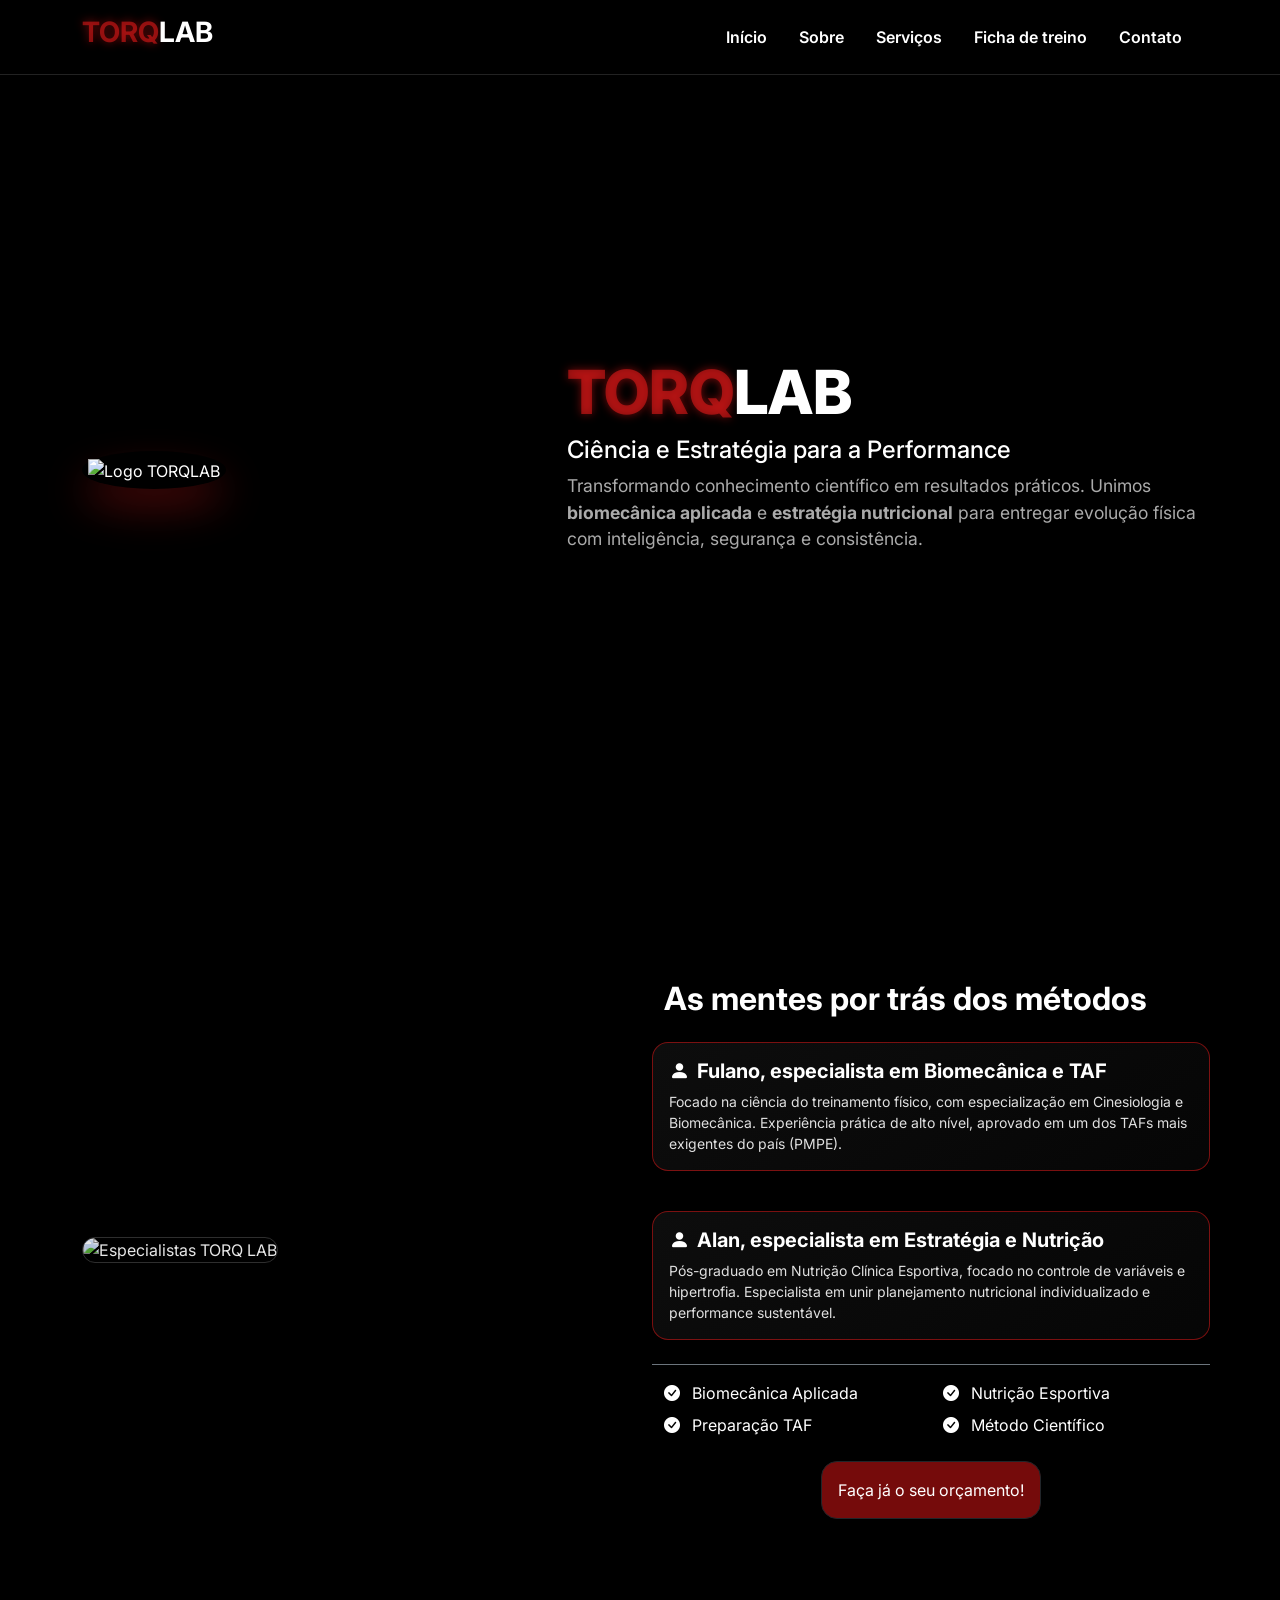
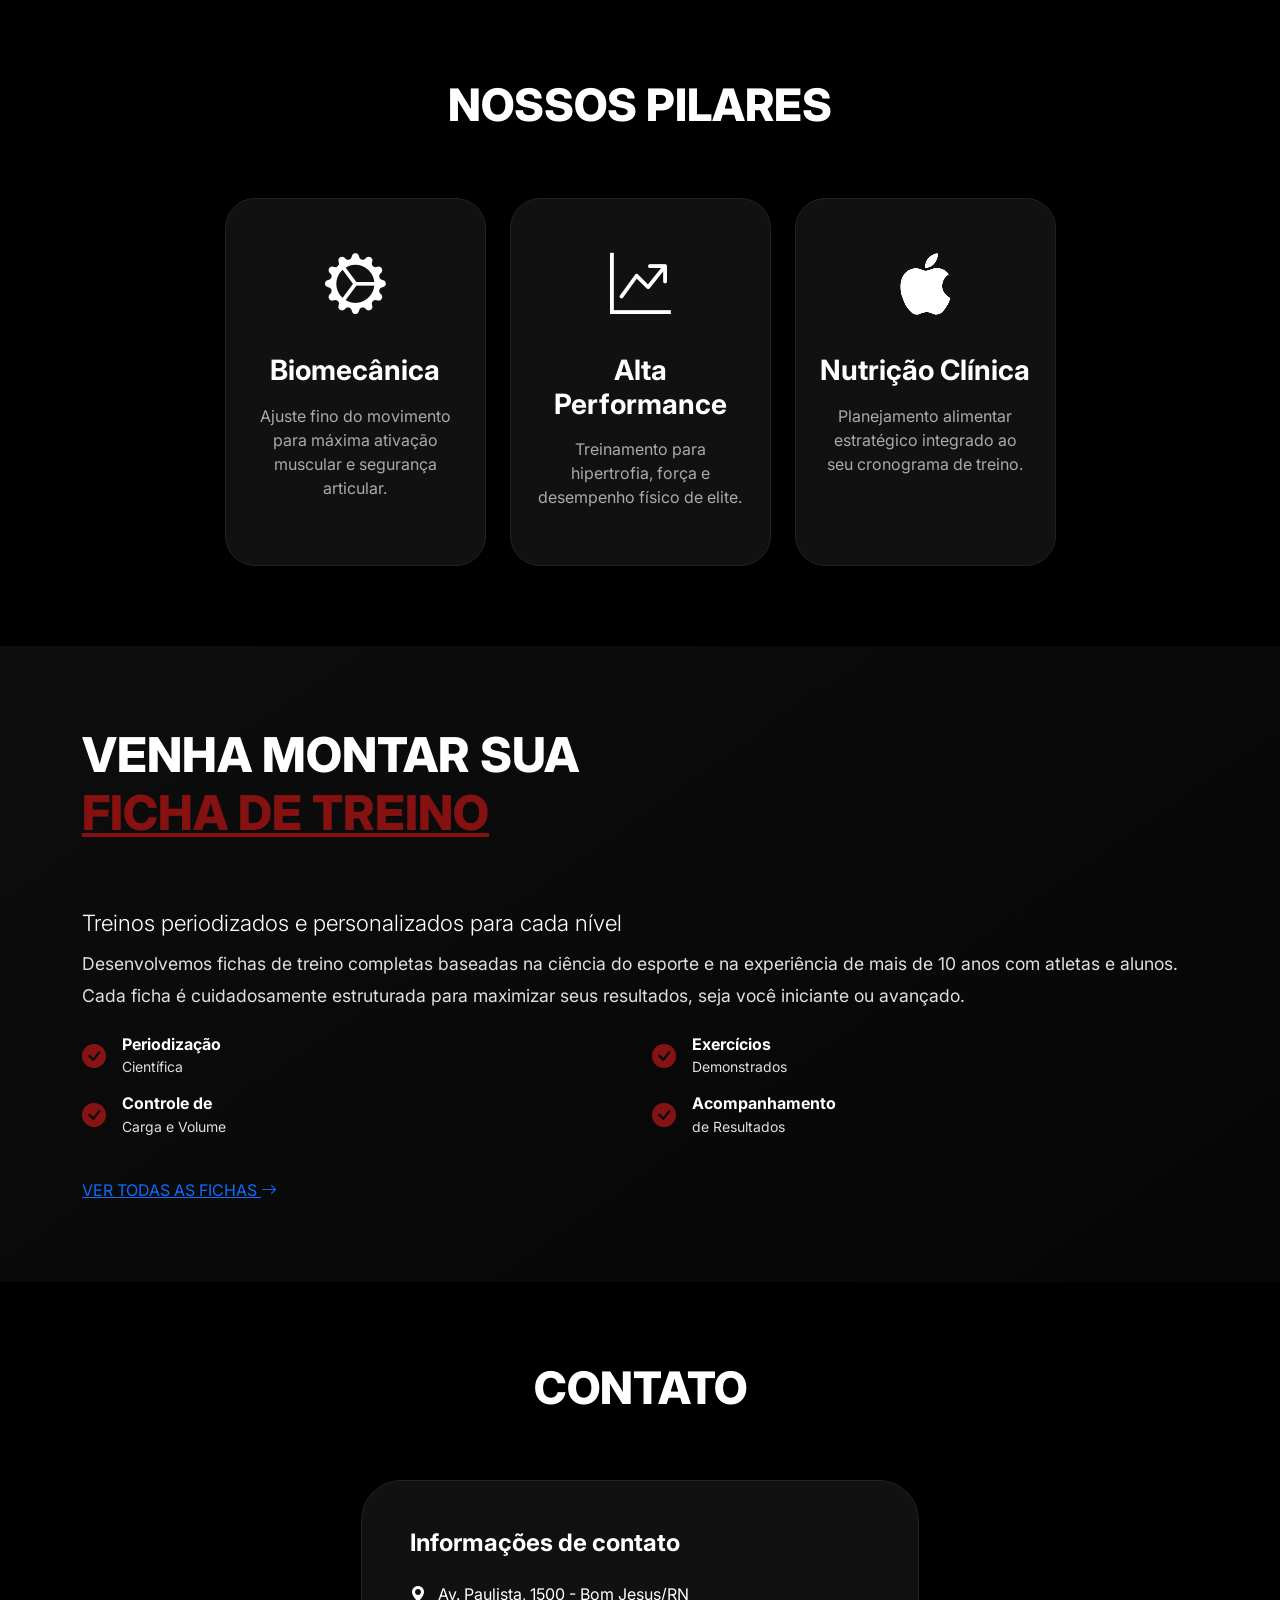
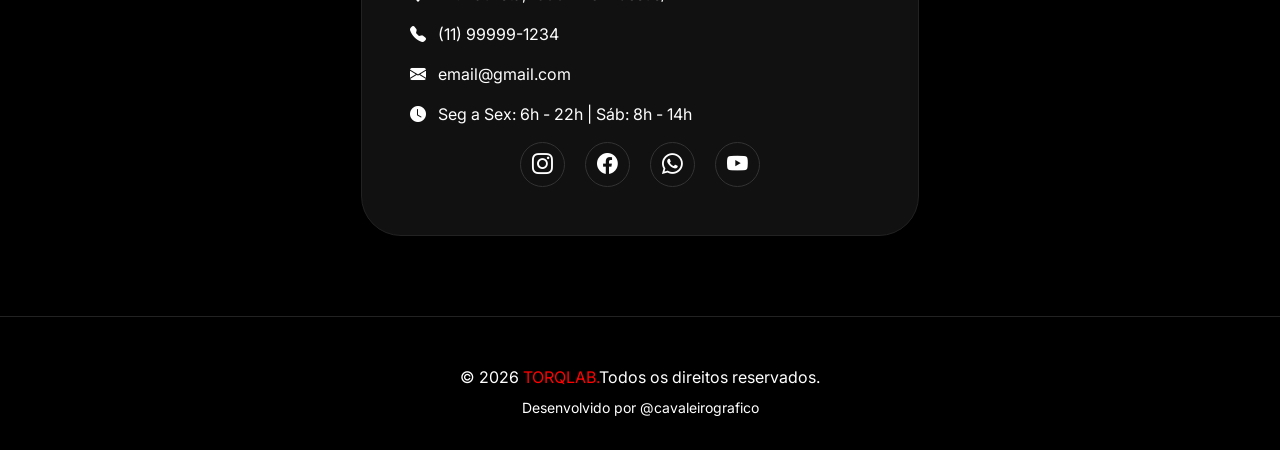
==== commit d2f2e761: "Melhorando estrutura da página" ====
--- a/index.html
+++ b/index.html
@@ -67,14 +67,14 @@
         <h2 class="fw-bold mb-4">As mentes por trás dos métodos</h2>
         
         <div class="row g-4">
-          <div class="col-12 mb-3">
-            <h5 class="text-white fw-bold mb-2"><i class="bi bi-person-fill text-vermelho me-2"></i>Especialista em Biomecânica e TAF</h5>
-            <p class="small text-cinza">Focado na ciência do treinamento físico, com especialização em Cinesiologia e Biomecânica. Experiência prática de alto nível, aprovado em um dos TAFs mais exigentes do país (PMPE).</p>
+          <div style="background: linear-gradient(145deg, #141414a6, rgba(11, 11, 11, 0.512)); border: 1px solid rgba(255, 24, 24, 0.459);;" class="col-12 mb-3 p-3 rounded-4">
+            <h5 class="text-white fw-bold mb-2"><i style="color: rgba(255, 24, 24, 0.459);" class="bi bi-person-fill text-vermelho me-2"></i>Fulano, especialista em Biomecânica e TAF</h5>
+            <p class="small text-cinza mb-0">Focado na ciência do treinamento físico, com especialização em Cinesiologia e Biomecânica. Experiência prática de alto nível, aprovado em um dos TAFs mais exigentes do país (PMPE).</p>
           </div>
           
-          <div class="col-12 mb-4">
-            <h5 class="text-white fw-bold mb-2"><i class="bi bi-person-fill text-vermelho me-2"></i>Especialista em Estratégia e Nutrição</h5>
-            <p class="small text-cinza">Pós-graduado em Nutrição Clínica Esportiva, focado no controle de variáveis e hipertrofia. Especialista em unir planejamento nutricional individualizado e performance sustentável.</p>
+          <div style="background: linear-gradient(145deg, #141414a6, rgba(11, 11, 11, 0.512)); border: 1px solid rgba(255, 24, 24, 0.459);;" class="col-12 mb-4 p-3 rounded-4">
+            <h5 class="text-white fw-bold mb-2"><i style="color: rgba(255, 24, 24, 0.459);" class="bi bi-person-fill text-vermelho me-2"></i>Alan, especialista em Estratégia e Nutrição</h5>
+            <p class="small text-cinza mb-0">Pós-graduado em Nutrição Clínica Esportiva, focado no controle de variáveis e hipertrofia. Especialista em unir planejamento nutricional individualizado e performance sustentável.</p>
           </div>
         </div>
 
@@ -84,6 +84,12 @@
           <div class="col-6 mb-2"><i class="bi bi-check-circle-fill text-vermelho me-2"></i> Preparação TAF</div>
           <div class="col-6 mb-2"><i class="bi bi-check-circle-fill text-vermelho me-2"></i> Método Científico</div>
         </div>
+        <div class="w-100 d-flex">
+          <button type="button" style="background-color: rgba(255, 24, 24, 0.459)!important;" class="btn btn-dark m-auto mt-3 p-3 rounded-4">
+            Faça já o seu orçamento!
+          </button>
+        </div>
+
       </div>
     </div>
   </div>
@@ -121,12 +127,12 @@
 
 
   <!-- Seção Fichas de Treino -->
-  <section id="fichas" style="background: linear-gradient(145deg, #000000, #0a0a0a);">
+  <section id="fichas" style="background: linear-gradient(145deg, #141414a6, rgba(11, 11, 11, 0.512));">
     <div class="container">
       <div class="row align-items-center g-5">
         <div>
-          <h2 class="section-title text-start" style="font-size: 3.0rem;">FICHAS DE <br><span
-              style="color: rgba(255, 30, 30, 0.507); text-shadow: 0 0 10px rgba(255, 24, 24, 0.459);">TREINO</span>
+          <h2 class="section-title text-start" style="font-size: 3.0rem;">VENHA MONTAR SUA<br><span
+              style="color: rgb(255, 24, 24, 0.507);" class="text-decoration-underline">FICHA DE TREINO</span>
           </h2>
           <p class="lead mb-2" style="color: #fff; font-size: 1.4rem;">Treinos periodizados e personalizados para cada
             nível</p>
